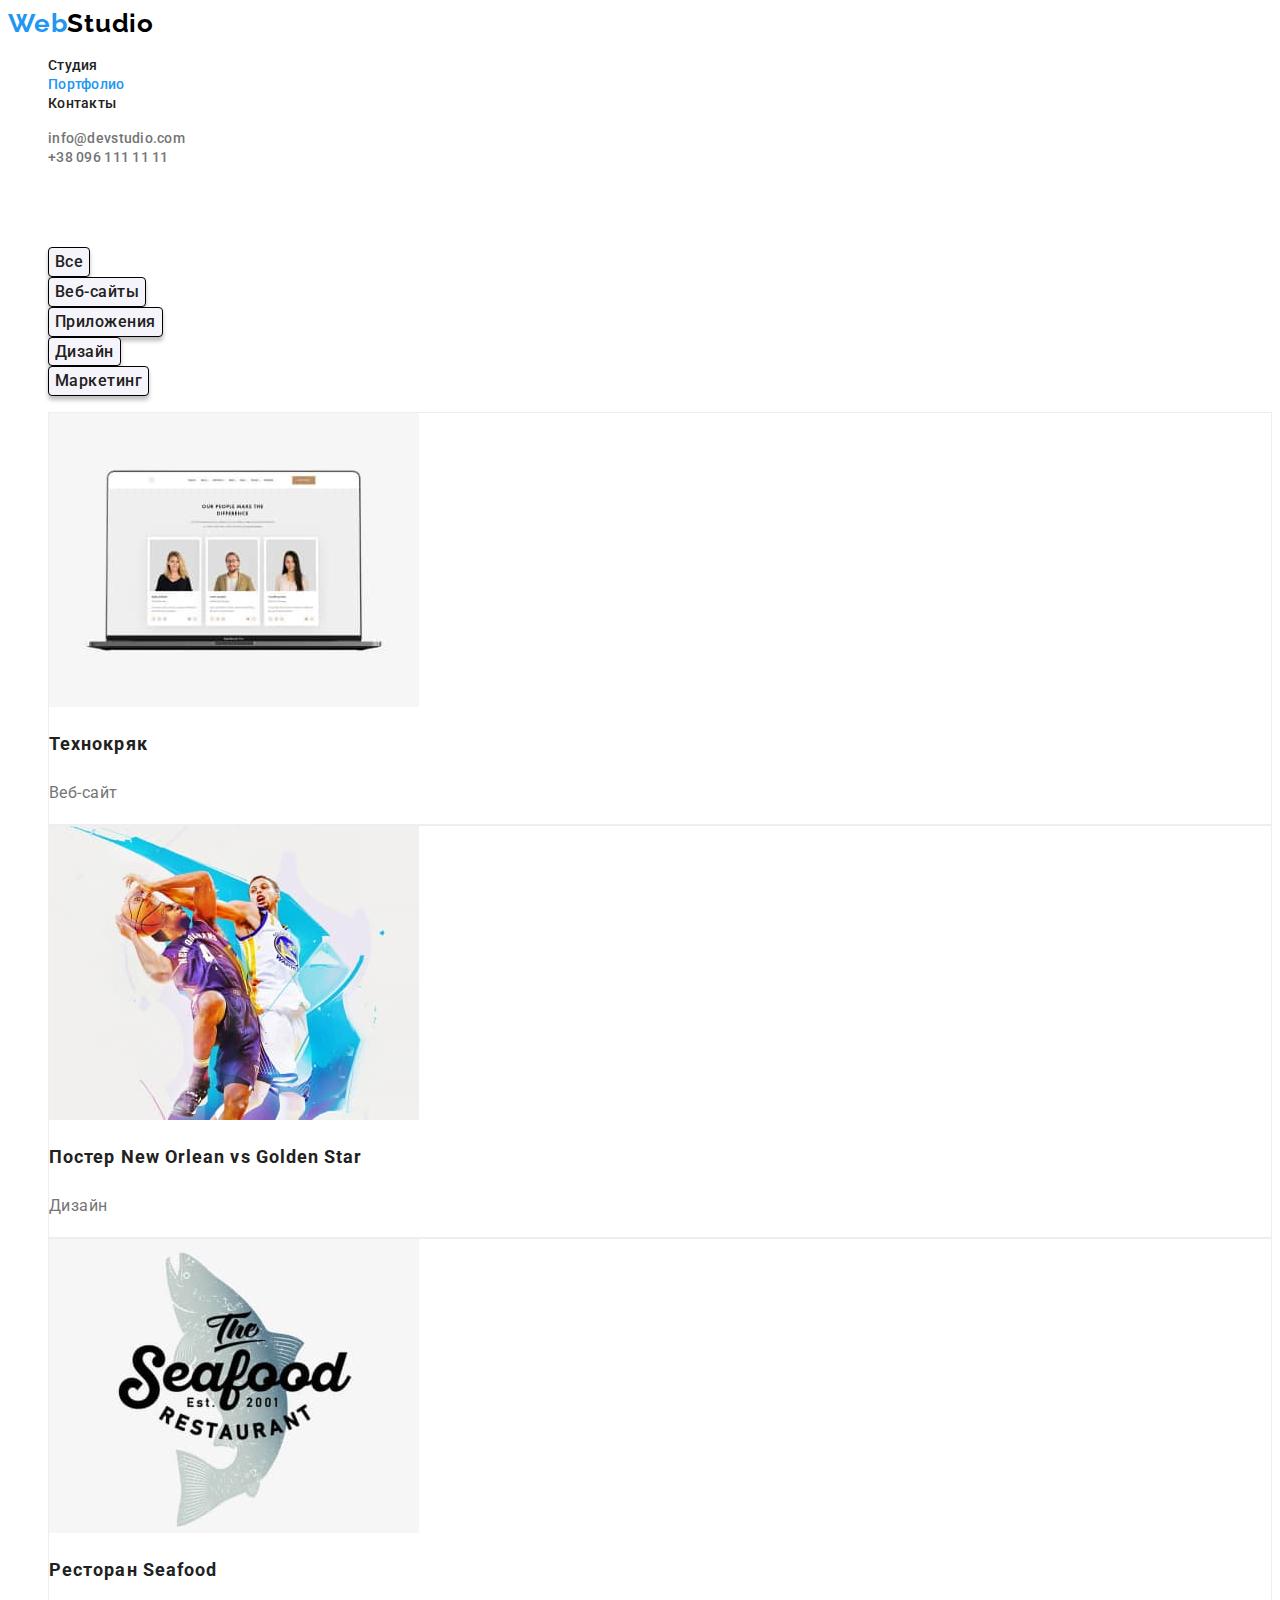
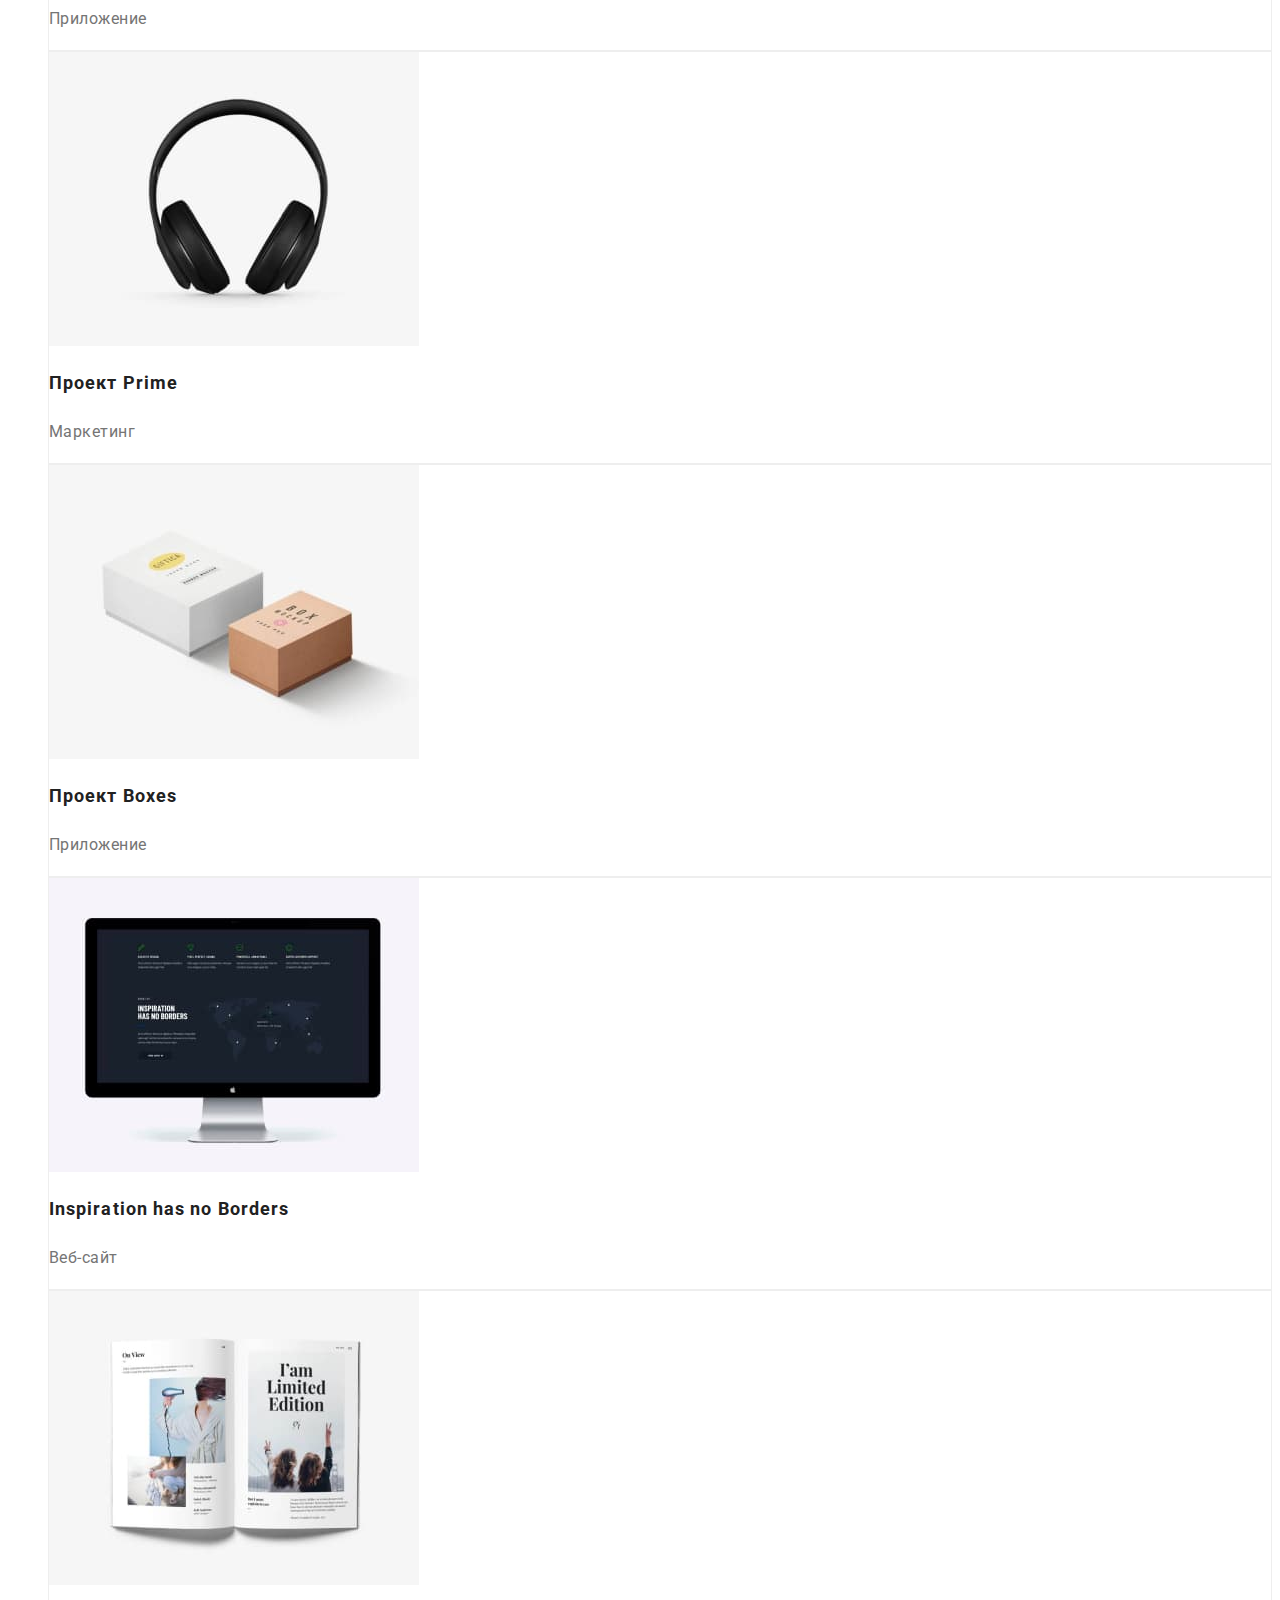
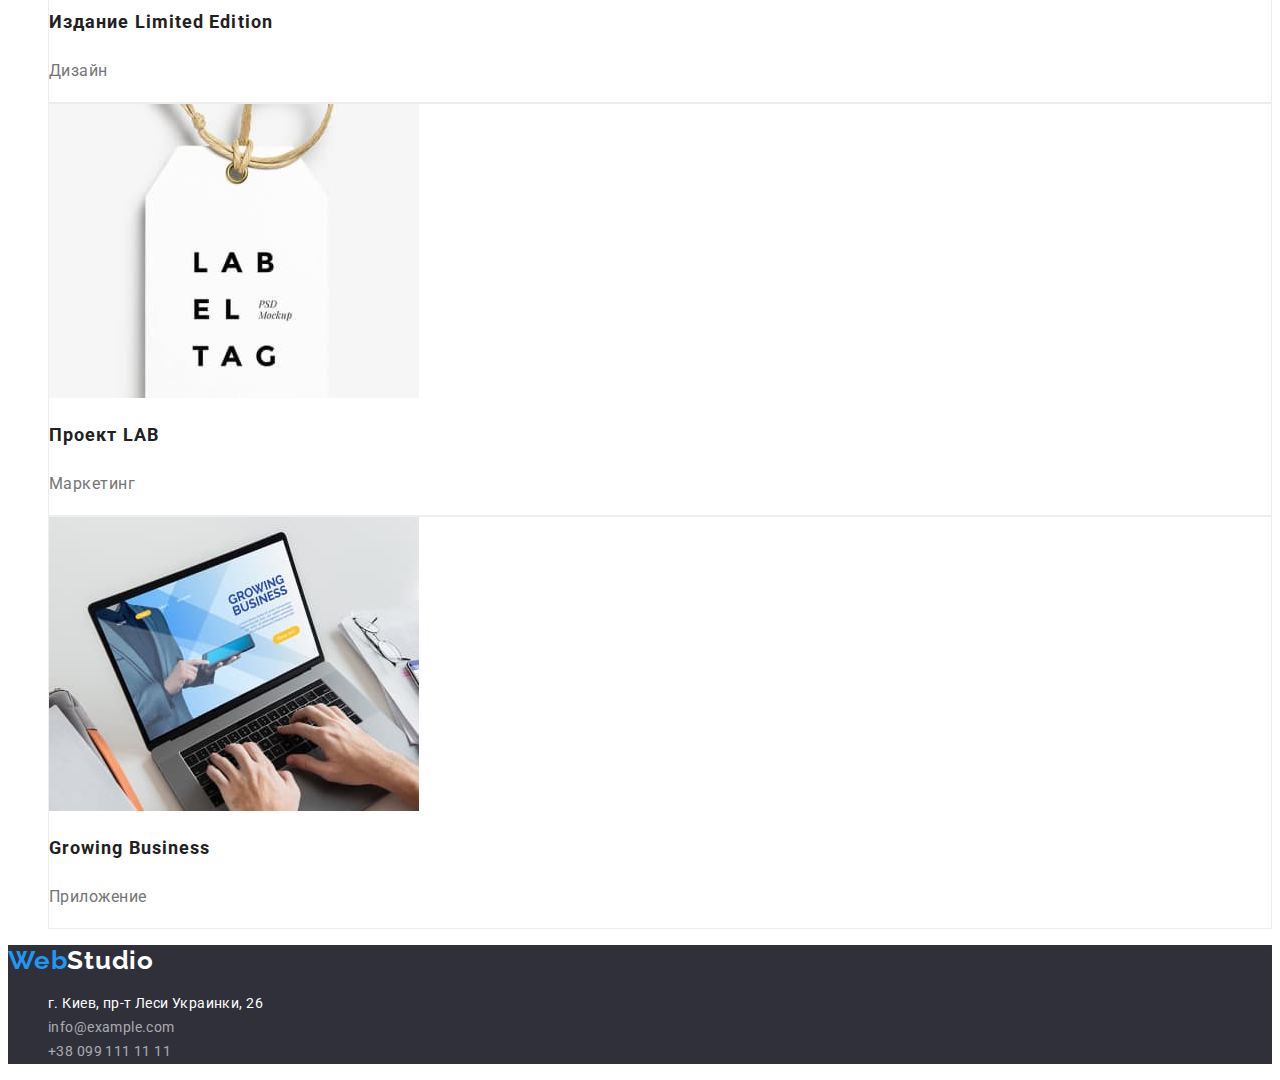
==== portfolio.html @ 83e323bb "Initial commit" ====
<!DOCTYPE html>
<html lang="ru">
<head>
    <meta charset="UTF-8">
    <meta http-equiv="X-UA-Compatible" content="IE=edge">
    <meta name="viewport" content="width=device-width, initial-scale=1.0">
    <title>Web Studio (Version 2.1)</title>
    <link rel="preconnect" href="https://fonts.googleapis.com">
    <link rel="preconnect" href="https://fonts.gstatic.com" crossorigin>
    <link href="https://fonts.googleapis.com/css2?family=Raleway:wght@700&family=Roboto:wght@400;500;700;900&display=swap"
    rel="stylesheet">
    <link rel="stylesheet" href="./css/styles.css">
</head>

<body>
    <!-- Header -->
    <header class="header">
        <a class="logo" href="./index.html"><span class="logo-accent">Web</span>Studio</a>
        <nav class="navigation">
            <ul class="navigation-list">
                <li class="navigation-item"><a class="navigation-link" href="./index.html ">Студия</a></li>
                <li class="navigation-item"><a class="navigation-link current" href="./portfolio.html">Портфолио</a></li>
                <li class="navigation-item"><a class="navigation-link" href="./index.html">Контакты</a></li>
            </ul>
        </nav>
        <ul class="contact">
            <li class="contact-item"><a class="contact-link" href="mailto:info@devstudio.com">info@devstudio.com</a></li>
            <li class="contact-item"><a class="contact-link" href="tel:+380961111111">+38 096 111 11 11</a></li>
        </ul>
    </header>
    <main>
        <!-- Portfolio -->
        <section class="portfolio">
            <h1 class="portfolio-title">Портфолио</h1>
            <!-- Filter -->
            <ul class="portfolio-list">
                <li><button class="portfolio-btn" type="button">Все</button></li>
                <li><button class="portfolio-btn" type="button">Веб-сайты</button></li>
                <li><button class="portfolio-btn" type="button">Приложения</button></li>
                <li><button class="portfolio-btn" type="button">Дизайн</button></li>
                <li><button class="portfolio-btn" type="button">Маркетинг</button></li>
            </ul>
            <!-- Examples -->
            <ul class="examples-list">
                <li class="examples-item">
                    <a class="examples-link" href="">
                        <img src="./images/portfolio-img-1.jpg" alt="Веб-сайт Технокряк" width="370" height="294">
                        <h2 class="examples-title">Технокряк</h2>
                        <p class="examples-text">Веб-сайт</p>
                    </a>
                </li>
                <li class="examples-item">
                    <a class="examples-link" href="">
                        <img src="./images/portfolio-img-2.jpg" alt="Постер Нью Орлеан и Голден Стар" width="370" height="294">
                        <h2 class="examples-title">Постер New Orlean vs Golden Star</h2>
                        <p class="examples-text">Дизайн</p>
                    </a>
                </li>
                <li class="examples-item">
                    <a class="examples-link" href="">
                        <img src="./images/portfolio-img-3.jpg" alt="Ресторан Сифуд" width="370" height="294">
                        <h2 class="examples-title">Ресторан Seafood</h2>
                        <p class="examples-text">Приложение</p>
                    </a>
                </li>
                <li class="examples-item">
                    <a class="examples-link" href="">
                        <img src="./images/portfolio-img-4.jpg" alt="Проект Прайм"  width="370" height="294">
                        <h2 class="examples-title">Проект Prime</h2>
                        <p class="examples-text">Маркетинг</p>
                    </a>
                </li>
                <li class="examples-item">
                    <a class="examples-link" href="">
                        <img src="./images/portfolio-img-5.jpg" alt="Проект Боксис" width="370" height="294">
                        <h2 class="examples-title">Проект Boxes</h2>
                        <p class="examples-text">Приложение</p>
                    </a>
                </li>
                <li class="examples-item">
                    <a class="examples-link" href="">
                        <img src="./images/portfolio-img-6.jpg" alt="Инспирейшен хэз но бордерс" width="370" height="294">
                        <h2 class="examples-title">Inspiration has no Borders</h2>
                        <p class="examples-text">Веб-сайт</p>
                    </a>
                </li>
                <li class="examples-item">
                    <a class="examples-link" href="">
                        <img src="./images/portfolio-img-7.jpg" alt="Издание Лимитед Идишн" width="370" height="294">
                        <h2 class="examples-title">Издание Limited Edition</h2>
                        <p class="examples-text">Дизайн</p>
                    </a>
                </li>
                <li class="examples-item">
                    <a class="examples-link" href="">
                        <img src="./images/portfolio-img-8.jpg" alt="Проект ЛАБ" width="370" height="294">
                        <h2 class="examples-title">Проект LAB</h2>
                        <p class="examples-text">Маркетинг</p>
                    </a>
                </li>
                <li class="examples-item">
                    <a class="examples-link" href="">
                        <img src="./images/portfolio-img-9.jpg" alt="Гроувинг Бизнес" width="370" height="294">
                        <h2 class="examples-title">Growing Business</h2>
                        <p class="examples-text">Приложение</p>
                    </a>
                </li>    
            </ul>         
        </section>
    </main>
    <!-- Footer -->
    <footer class="footer">
        <a class="logo" href="./index.html"><span class="logo-accent">Web</span>Studio</a>
        <address class="address">
            <ul class="address-list">
                <li class="address-item"><a class="address-link map" href="https://goo.gl/maps/YhkQZhRq1PfooUT18">г. Киев,
                        пр-т Леси Украинки, 26</a> </li>
                <li class="address-item"><a class="address-link" href="mailto:info@example.com">info@example.com</a></li>
                <li class="address-item"><a class="address-link" href="tel:+380991111111">+38 099 111 11 11</a></li>
            </ul>
        </address>
    </footer>
</body>
</html>
---- css/styles.css ----
/* General styles */
:root {
    --main-text-color: #757575;
    --title-text-color: #212121;
    --white-text-color: #FFFFFF;
    --accent-color: #2196F3;
    --background-gray: #F5F4FA;
    --backgroun-white: #FFFFFF;
    --background-accent: #2F303A;
}

body {
    font-family: 'Roboto', sans-serif;
    color: var(--main-text-color);
    background-color: var(--background-white);
}

/* Header */
.logo{
    font-family: 'Raleway';
    font-weight: 700;
    font-size: 26px;
    line-height: 1.19;
    letter-spacing: 0.03em;
    color: #000000;
    text-decoration: none;
}

.logo-accent {
    color: var(--accent-color);
}
.navigation-list {
    list-style: none;
}   
.navigation-link {
    text-decoration: none;
    font-weight: 500;
    font-size: 14px;
    line-height: 1.14; 
    letter-spacing: 0.02em;
    color: var(--title-text-color);
}
.navigation-link:hover,
.navigation-link:focus
.navigation-link:active{
    color: var(--accent-color);
}
.navigation-link.current{
    color: var(--accent-color);
}
.contact{
    list-style: none;
}
.contact-link{
    text-decoration: none;
    font-weight: 500;
    font-size: 14px;
    line-height: 1.14;
    letter-spacing: 0.02em;
    color: var(--main-text-color);
}

.contact-link:hover,
.contact-link:focus,
.contact-link:active{
    color: var(--accent-color);
}
/* Hero */
.hero{
    background-color:var(--background-accent);
}
.hero-title{
    font-weight: 900;
    font-size: 44px;
    line-height: 1.36;
    text-align: center;
    letter-spacing: 0.06em;
    text-transform: uppercase;
    color: var(--white-text-color)
}
.hero-btn{
    font-family: 'Roboto';
    font-weight: 700;
    font-size: 16px;
    line-height: 1.88;
    display: flex;
    align-items: center;
    text-align: center;
    corner radius: 4px;
    letter-spacing: 0.06em;
    border: 1px solid #000000;
    box-sizing: border-box;
    box-shadow: 0px 4px 4px rgba(0, 0, 0, 0.15);
    border-radius: 4px;
    color: var(--white-text-color);
    background-color:var(--accent-color);
    cursor: pointer;
    }
.hero-btn:hover,
.hero-btn:focus{
    background-color: #188CE8;
    border: 1px solid #000000;
    box-sizing: border-box;
    box-shadow: 0px 4px 4px rgba(0, 0, 0, 0.15);
    border-radius: 4px;
}
/* Benefits */

.benefits-title{
    visibility: hidden;
}
.benefits-list{
    list-style: none;
}
.benefits-subtitle{
    font-family: 'Roboto';
    font-weight: 700;
    font-size: 14px;
    line-height: 1.14;
    letter-spacing: 0.03em;
    text-transform: uppercase;
    color: var(--title-text-color);
}
.benefits-text{
    font-weight: 400;
    font-size: 14px;
    line-height: 1.71;    
    letter-spacing: 0.03em;
}
/* What we do */
.works-title{
    font-weight: 700;
    font-size: 36px;
    line-height: 1.16;
    text-align: center;
    letter-spacing: 0.03em;
    color: var(--title-text-color);
}
.works-list{
    list-style: none;
}

/* Our team */
.team {
    background-color: var(--background-gray);
}
.team-list{
    list-style: none;
}
.team-title {
    font-weight: 700;
    font-size: 36px;
    line-height: 1.16;
    text-align: center;
    letter-spacing: 0.03em;
    color: var(--title-text-color);
}
.team-item{
    background: var(--backgroun-white);
    box-shadow: 0px 1px 3px rgba(0, 0, 0, 0.12),
    0px 1px 1px rgba(0, 0, 0, 0.14),
    0px 2px 1px rgba(0, 0, 0, 0.2);
    border-radius: 0px 0px 4px 4px;
}
.team-subtitle{
    font-weight: 500;
    font-size: 16px;
    line-height: 1.18;
    letter-spacing: 0.03em;
    color: var(--title-text-color);
}
.team-text{
    font-weight: 400;
    font-size: 16px;
    line-height: 1.19;
    letter-spacing: 0.03em;
}

/* Footer */
.footer{
    background-color: var(--background-accent);
}
.footer .logo{
    color: var(--white-text-color);
}
.address-list{
    list-style: none;

}
.address-link.map{
    color: var(--white-text-color);
}
.address-link{
    font-style: normal;
    text-decoration: none;
    font-weight: 400;
    font-size: 14px;
    line-height: 1.71;
    letter-spacing: 0.03em;
    color: rgba(255, 255, 255, 0.6);
}
.address-link:hover,
.address-link:focus{
    color: var(--accent-color);
}
/* Portfolio */
.portfolio-title{
    visibility: hidden;
}
.portfolio-list{
    list-style: none;
}
.portfolio-btn{
    background: var(--background-gray);
    border: 1px solid #000000;
    box-sizing: border-box;
    box-shadow: 0px 4px 4px rgba(0, 0, 0, 0.25);
    border-radius: 4px;
    font-family: 'Roboto';
    font-style: normal;
    font-weight: 500;
    font-size: 16px;
    line-height: 1.62;
    letter-spacing: 0.03em;
    color: var(--title-text-color);
    cursor: pointer;
}
.portfolio-btn:hover,
.portfolio-btn:focus,
.portfolio-btn:active{
    background-color: var(--accent-color);
    color: var(--white-text-color);
}
/* Examples */
.examples-list{
    list-style: none;
}
.examples-item{
    background: var(--backgroun-white);
    border: 1px solid #EEEEEE;
    box-sizing: border-box;
}
.examples-link{
    text-decoration: none;
}
.examples-title{
    font-family: 'Roboto';
    font-weight: 700;
    font-size: 18px;
    line-height: 2;
     letter-spacing: 0.06em;
    color: var(--title-text-color);
}
.examples-text{
    font-family: 'Roboto';
    font-style: normal;
    font-weight: 400;
    font-size: 16px;
    line-height: 1.88;
    letter-spacing: 0.03em;
    color: var(--main-text-color);
}
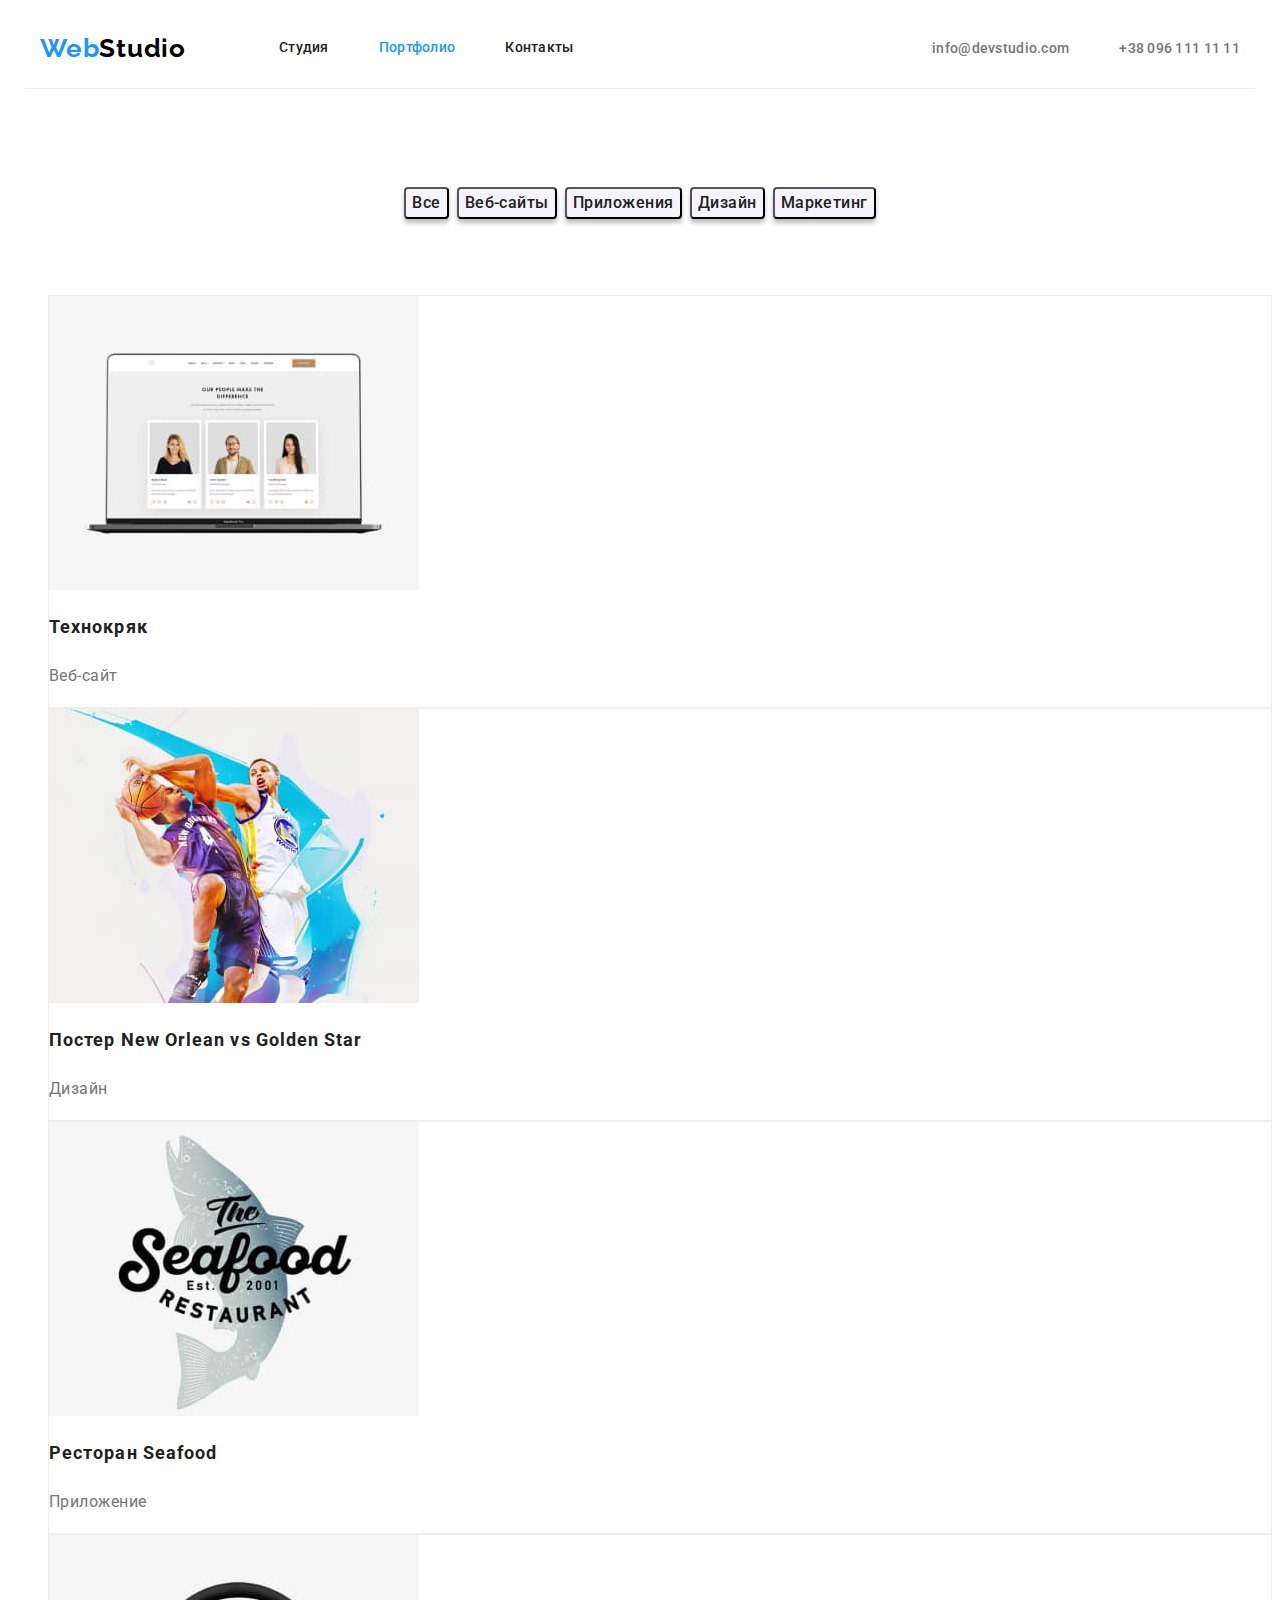
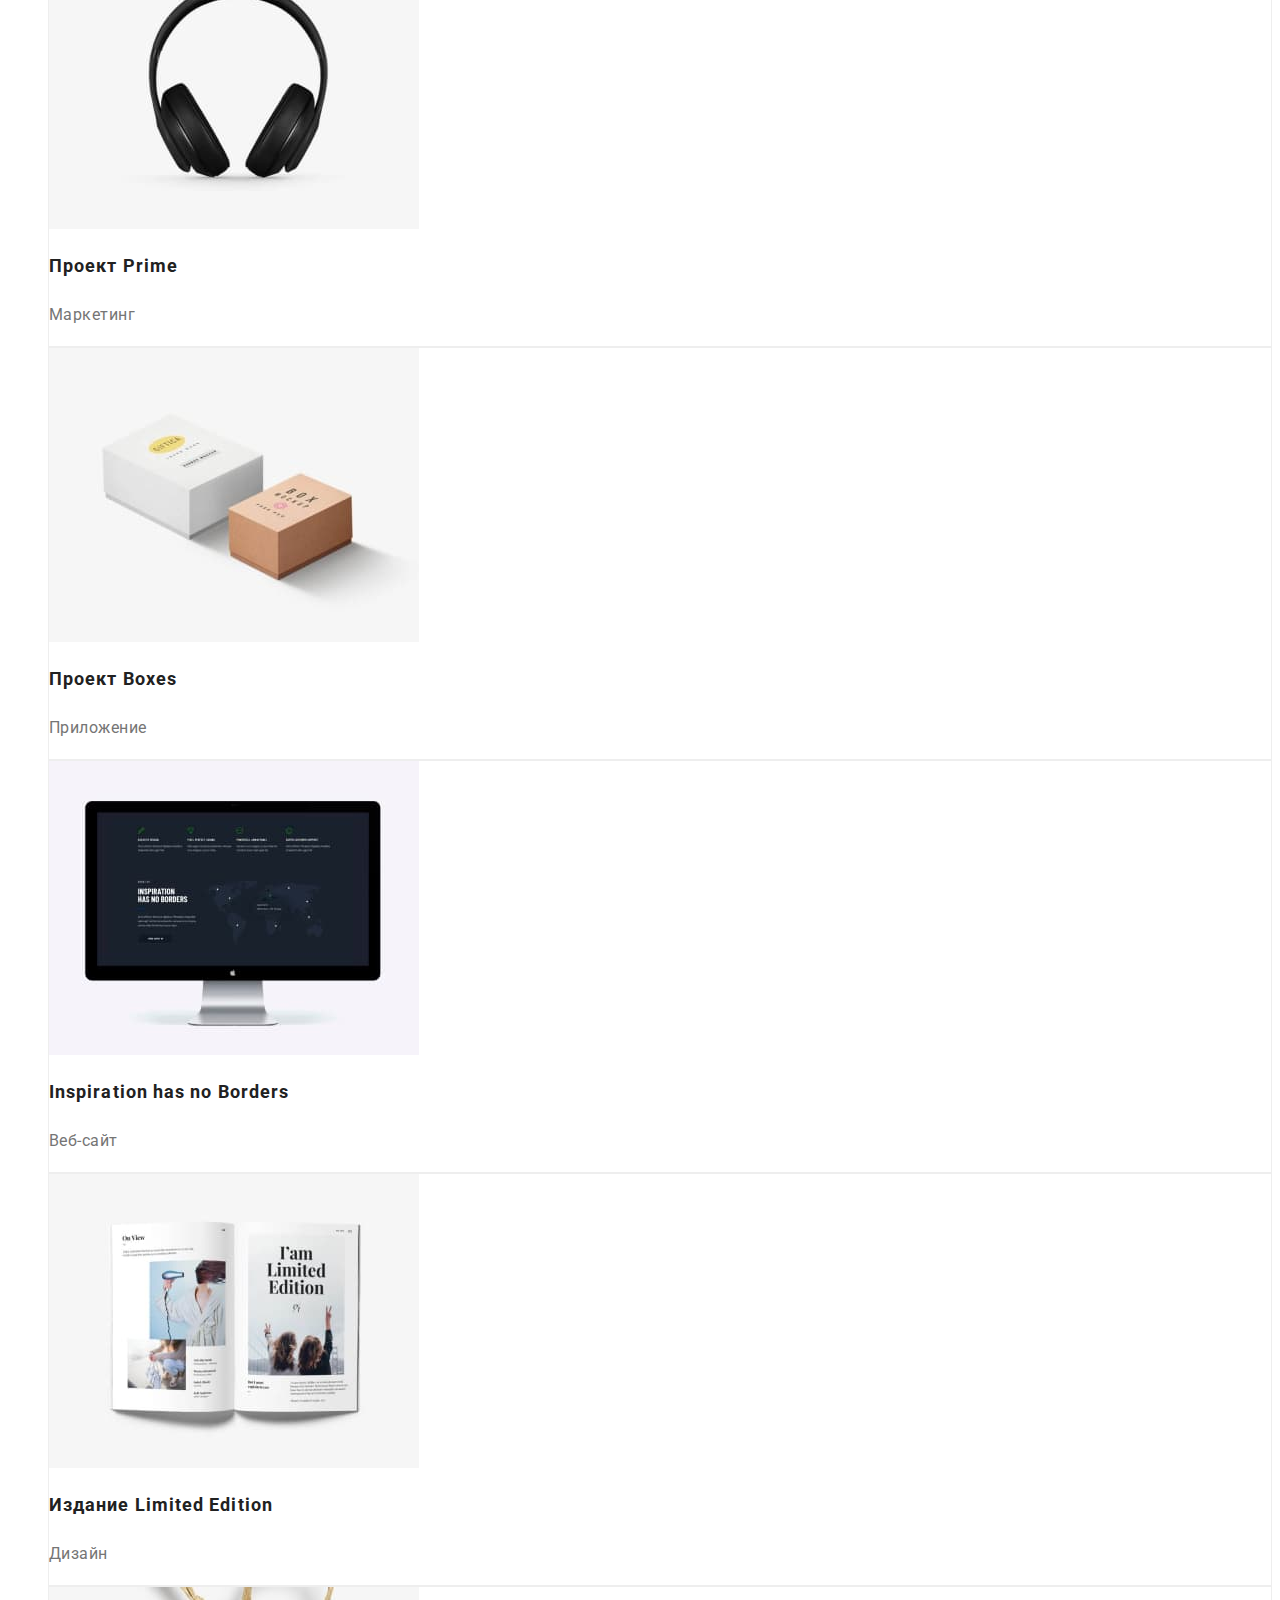
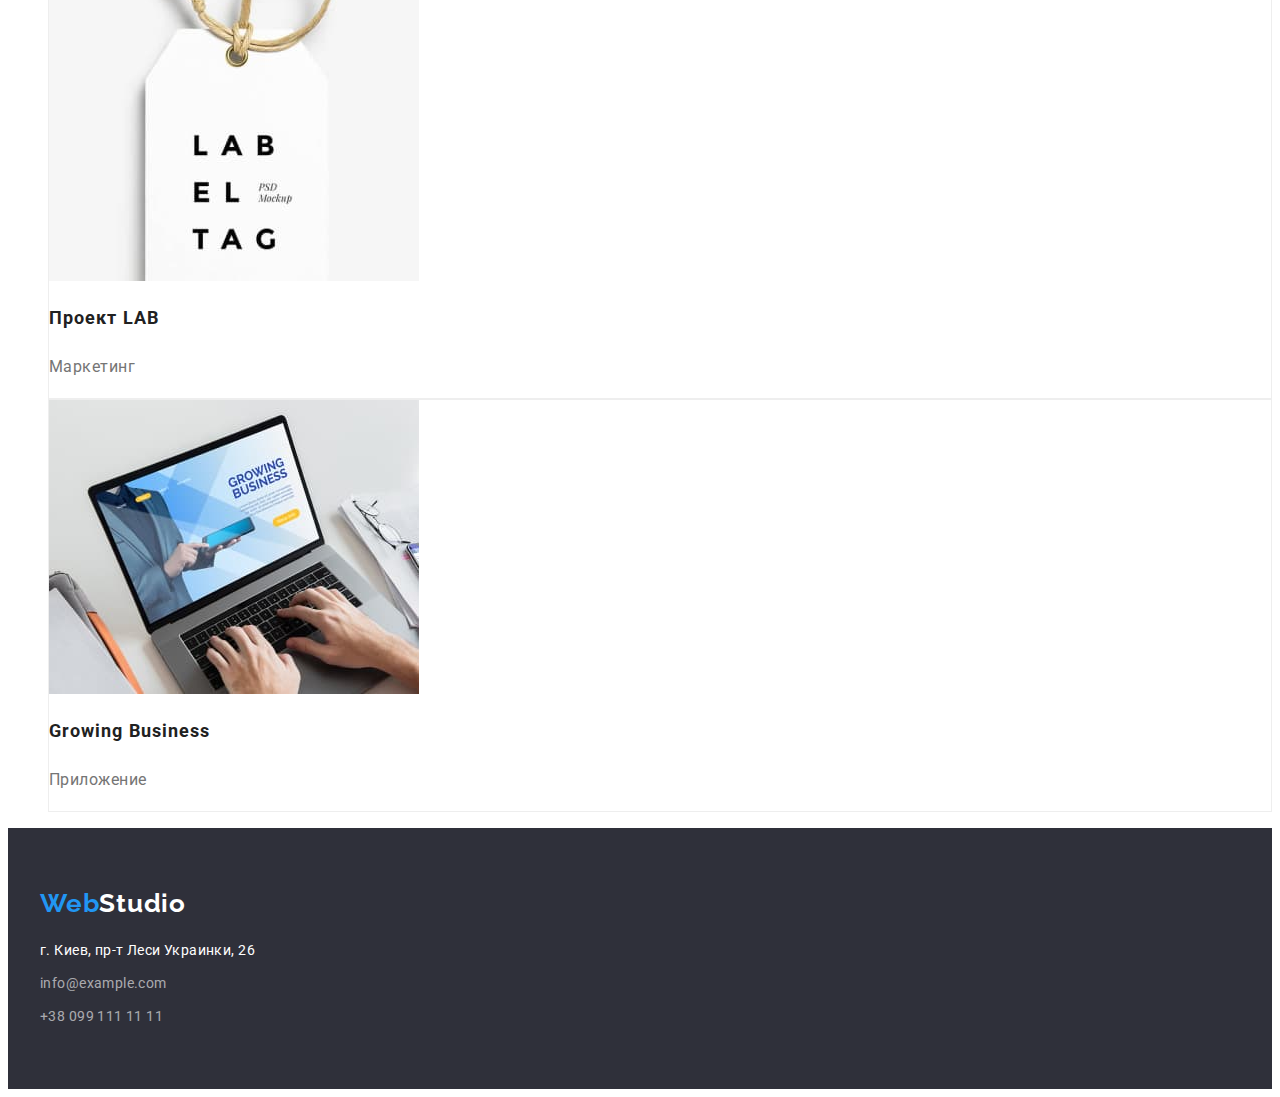
==== commit 919a8b71: "Створює домашню роботу 3. Надає геометрію всім об'єктам на сторінці" ====
--- a/portfolio.html
+++ b/portfolio.html
@@ -9,12 +9,16 @@
     <link rel="preconnect" href="https://fonts.gstatic.com" crossorigin>
     <link href="https://fonts.googleapis.com/css2?family=Raleway:wght@700&family=Roboto:wght@400;500;700;900&display=swap"
     rel="stylesheet">
+    <link rel="stylesheet" href="https://cdnjs.cloudflare.com/ajax/libs/modern-normalize/1.1.0/modern-normalize.min.css"
+        integrity="sha512-wpPYUAdjBVSE4KJnH1VR1HeZfpl1ub8YT/NKx4PuQ5NmX2tKuGu6U/JRp5y+Y8XG2tV+wKQpNHVUX03MfMFn9Q=="
+        crossorigin="anonymous" referrerpolicy="no-referrer" />
     <link rel="stylesheet" href="./css/styles.css">
 </head>
 
 <body>
     <!-- Header -->
-    <header class="header">
+<header class="header">
+    <div class="header-container">
         <a class="logo" href="./index.html"><span class="logo-accent">Web</span>Studio</a>
         <nav class="navigation">
             <ul class="navigation-list">
@@ -24,22 +28,26 @@
             </ul>
         </nav>
         <ul class="contact">
-            <li class="contact-item"><a class="contact-link" href="mailto:info@devstudio.com">info@devstudio.com</a></li>
+            <li class="contact-item"><a class="contact-link" href="mailto:info@devstudio.com">info@devstudio.com</a>
+            </li>
             <li class="contact-item"><a class="contact-link" href="tel:+380961111111">+38 096 111 11 11</a></li>
         </ul>
-    </header>
+    </div>
+</header>
     <main>
         <!-- Portfolio -->
         <section class="portfolio">
-            <h1 class="portfolio-title">Портфолио</h1>
-            <!-- Filter -->
-            <ul class="portfolio-list">
-                <li><button class="portfolio-btn" type="button">Все</button></li>
-                <li><button class="portfolio-btn" type="button">Веб-сайты</button></li>
-                <li><button class="portfolio-btn" type="button">Приложения</button></li>
-                <li><button class="portfolio-btn" type="button">Дизайн</button></li>
-                <li><button class="portfolio-btn" type="button">Маркетинг</button></li>
-            </ul>
+            <div class="portfolio-container">
+                <h1 class="portfolio-title">Портфолио</h1>
+                <!-- Filter -->
+                <ul class="portfolio-list">
+                    <li class="portfolio-item"><button class="portfolio-btn" type="button">Все</button></li>
+                    <li class="portfolio-item"><button class="portfolio-btn" type="button">Веб-сайты</button></li>
+                    <li class="portfolio-item"><button class="portfolio-btn" type="button">Приложения</button></li>
+                    <li class="portfolio-item"><button class="portfolio-btn" type="button">Дизайн</button></li>
+                    <li class="portfolio-item"><button class="portfolio-btn" type="button">Маркетинг</button></li>
+                </ul>
+            </div>
             <!-- Examples -->
             <ul class="examples-list">
                 <li class="examples-item">
@@ -109,16 +117,20 @@
         </section>
     </main>
     <!-- Footer -->
-    <footer class="footer">
+<footer class="footer">
+    <div class="footer-container">
         <a class="logo" href="./index.html"><span class="logo-accent">Web</span>Studio</a>
         <address class="address">
             <ul class="address-list">
-                <li class="address-item"><a class="address-link map" href="https://goo.gl/maps/YhkQZhRq1PfooUT18">г. Киев,
-                        пр-т Леси Украинки, 26</a> </li>
-                <li class="address-item"><a class="address-link" href="mailto:info@example.com">info@example.com</a></li>
+                <li class="address-item"><a class="address-link map" href="https://goo.gl/maps/YhkQZhRq1PfooUT18">г.
+                        Киев, пр-т
+                        Леси Украинки, 26</a> </li>
+                <li class="address-item"><a class="address-link" href="mailto:info@example.com">info@example.com</a>
+                </li>
                 <li class="address-item"><a class="address-link" href="tel:+380991111111">+38 099 111 11 11</a></li>
             </ul>
         </address>
-    </footer>
+    </div>
+</footer>
 </body>
 </html>--- a/css/styles.css
+++ b/css/styles.css
@@ -15,8 +15,21 @@
     background-color: var(--background-white);
 }
 
+.header-container {
+    display: flex;
+    align-items: center;
+    width: 1200px;
+    padding-left: 15px;
+    padding-right: 15px;
+    margin-left: auto;
+    margin-right: auto;
+    border-bottom: 1px solid #ECECEC;
+    }
+
 /* Header */
 .logo{
+    margin-right: 93px;
+
     font-family: 'Raleway';
     font-weight: 700;
     font-size: 26px;
@@ -28,17 +41,33 @@
 
 .logo-accent {
     color: var(--accent-color);
+    }
+.navigation {
+    display: flex;
 }
 .navigation-list {
-    list-style: none;
-}   
+    display: flex;
+    list-style: none;
+    margin-top: 0;
+    margin-bottom: 0;
+    padding-left: 0;
+}
+.navigation-item {
+    margin-right: 50px;
+    }   
+.navigation-item:last-child {
+    margin-right: 0;
+}
 .navigation-link {
+    display: block;
     text-decoration: none;
     font-weight: 500;
     font-size: 14px;
     line-height: 1.14; 
     letter-spacing: 0.02em;
     color: var(--title-text-color);
+    padding-top: 32px;
+    padding-bottom: 32px;
 }
 .navigation-link:hover,
 .navigation-link:focus
@@ -48,10 +77,23 @@
 .navigation-link.current{
     color: var(--accent-color);
 }
+.navigation-container{
+    display: flex;
+}
 .contact{
     list-style: none;
+    display: flex;
+    margin-top: 0;
+    margin-bottom: 0;
+    margin-left: auto;
+    padding-left: 0;
+}
+.contact-item + .contact-item {
+    margin-left: 50px;
 }
 .contact-link{
+    padding-top: 32px;
+    padding-bottom: 32px;
     text-decoration: none;
     font-weight: 500;
     font-size: 14px;
@@ -68,9 +110,24 @@
 /* Hero */
 .hero{
     background-color:var(--background-accent);
+    text-align: center;
+}
+.hero-container {
+    width: 1200px;
+    padding-top: 200px;
+    padding-left: 15px;
+    padding-right: 15px;
+    padding-bottom: 200px;
+    margin-left: auto;
+    margin-right: auto;
 }
 .hero-title{
+    margin-top: 0;
+    margin-bottom: 30px;
+    margin-left: auto;
+    margin-right: auto;
     font-weight: 900;
+    width: 696px;
     font-size: 44px;
     line-height: 1.36;
     text-align: center;
@@ -79,11 +136,12 @@
     color: var(--white-text-color)
 }
 .hero-btn{
+    width: 200px;
+    height: 50px;
     font-family: 'Roboto';
     font-weight: 700;
     font-size: 16px;
     line-height: 1.88;
-    display: flex;
     align-items: center;
     text-align: center;
     corner radius: 4px;
@@ -105,14 +163,40 @@
     border-radius: 4px;
 }
 /* Benefits */
+.benefits-conteiner{
+    width: 1200px;
+    padding-left: 15px;
+    padding-right: 15px;
+    padding-bottom: 94px;
+    padding-top: 94px;
+    margin-left: auto;
+    margin-right: auto;
+}
 
 .benefits-title{
+    margin-top: 0;
+    margin-bottom: 0;
     visibility: hidden;
 }
 .benefits-list{
-    list-style: none;
+    margin-top: 0;
+    margin-bottom: 0;
+    padding-left: 0;
+    display: flex;
+    list-style: none;
+}
+.benefits-item {
+    display: block;
+    margin-right: 30px;
+    }
+.benefits-item:last-child{
+    margin-right: 0;
 }
 .benefits-subtitle{
+    margin-bottom: 10px;
+    margin-top: 0;
+    margin-left: 0;
+    margin-right: 0;
     font-family: 'Roboto';
     font-weight: 700;
     font-size: 14px;
@@ -122,13 +206,27 @@
     color: var(--title-text-color);
 }
 .benefits-text{
+    margin-top: 0;
+    margin-bottom: 0;
+    /* margin-right: 30px; */
+    margin-left: 0;
     font-weight: 400;
     font-size: 14px;
     line-height: 1.71;    
     letter-spacing: 0.03em;
 }
 /* What we do */
+.work-contanier{
+    width: 1200px;
+    padding-left: 15px;
+    padding-right: 15px;
+    padding-bottom: 94px;
+    margin-left: auto;
+    margin-right: auto;
+}
 .works-title{
+    margin-top: 0;
+    margin-bottom: 50px;
     font-weight: 700;
     font-size: 36px;
     line-height: 1.16;
@@ -137,17 +235,41 @@
     color: var(--title-text-color);
 }
 .works-list{
-    list-style: none;
-}
-
+    display: flex;
+    margin-top: 0;
+    margin-bottom: 0;
+    padding-left: 0;
+    list-style: none;
+}
+.works-item{
+    margin-right: 30px;
+}
+.works-item:last-child{
+    margin-right: 0;
+}
 /* Our team */
 .team {
     background-color: var(--background-gray);
 }
+.team-container{
+    width: 1200px;
+    padding-left: 15px;
+    padding-right: 15px;
+    padding-top: 94px;
+    padding-bottom: 94px;
+    margin-left: auto;
+    margin-right: auto;
+}
 .team-list{
     list-style: none;
+    display: flex;
+    margin-top: 0;
+    margin-bottom: 0;
+    padding-left: 0;
 }
 .team-title {
+    margin-top: 0;
+    margin-bottom: 50px;
     font-weight: 700;
     font-size: 36px;
     line-height: 1.16;
@@ -156,20 +278,32 @@
     color: var(--title-text-color);
 }
 .team-item{
+    margin-right: 30px;
     background: var(--backgroun-white);
     box-shadow: 0px 1px 3px rgba(0, 0, 0, 0.12),
     0px 1px 1px rgba(0, 0, 0, 0.14),
     0px 2px 1px rgba(0, 0, 0, 0.2);
     border-radius: 0px 0px 4px 4px;
 }
+.team-item:last-child{
+    margin-right: 0;
+}
 .team-subtitle{
+    margin-top: 30Px;
+    margin-bottom: 10px;
+    margin-left: auto;
+    margin-right: auto;
     font-weight: 500;
     font-size: 16px;
     line-height: 1.18;
     letter-spacing: 0.03em;
+    text-align: center;
     color: var(--title-text-color);
 }
 .team-text{
+    margin-top: 0;
+    margin-bottom: 30px;
+    text-align: center;
     font-weight: 400;
     font-size: 16px;
     line-height: 1.19;
@@ -180,10 +314,30 @@
 .footer{
     background-color: var(--background-accent);
 }
-.footer .logo{
+.footer-container {
+    width: 1200px;
+    padding-left: 15px;
+    padding-right: 15px;
+    padding-top: 60px;
+    padding-bottom: 60px;
+    margin-left: auto;
+    margin-right: auto;
+}
+.footer-container .logo{
+    margin-right: 0;
+    margin-bottom: 20px;
     color: var(--white-text-color);
 }
+.address-item{
+    margin-bottom: 9px;
+}
+.address-item:last-child{
+    margin-bottom: 0;
+}
 .address-list{
+    margin-top: 20px;
+    margin-bottom: 0;
+    padding-left: 0;
     list-style: none;
 
 }
@@ -204,15 +358,36 @@
     color: var(--accent-color);
 }
 /* Portfolio */
+.portfolio-container{
+    width: 1200px;
+    padding-left: 15px;
+    padding-right: 15px;
+    padding-top: 60px;
+    padding-bottom: 60px;
+    margin-left: auto;
+    margin-right: auto;
+}
 .portfolio-title{
     visibility: hidden;
+    margin-top: 0;
+    margin-bottom: 0;
 }
 .portfolio-list{
-    list-style: none;
+    margin-top: 0;
+    margin-bottom: 0;
+    padding-left: 0;
+    display: flex;
+    list-style: none;
+    justify-content: center;
+}
+.portfolio-item{
+    margin-right: 8px;
+}
+.portfolio-item:last-child{
+    margin-right: 0;
 }
 .portfolio-btn{
     background: var(--background-gray);
-    border: 1px solid #000000;
     box-sizing: border-box;
     box-shadow: 0px 4px 4px rgba(0, 0, 0, 0.25);
     border-radius: 4px;
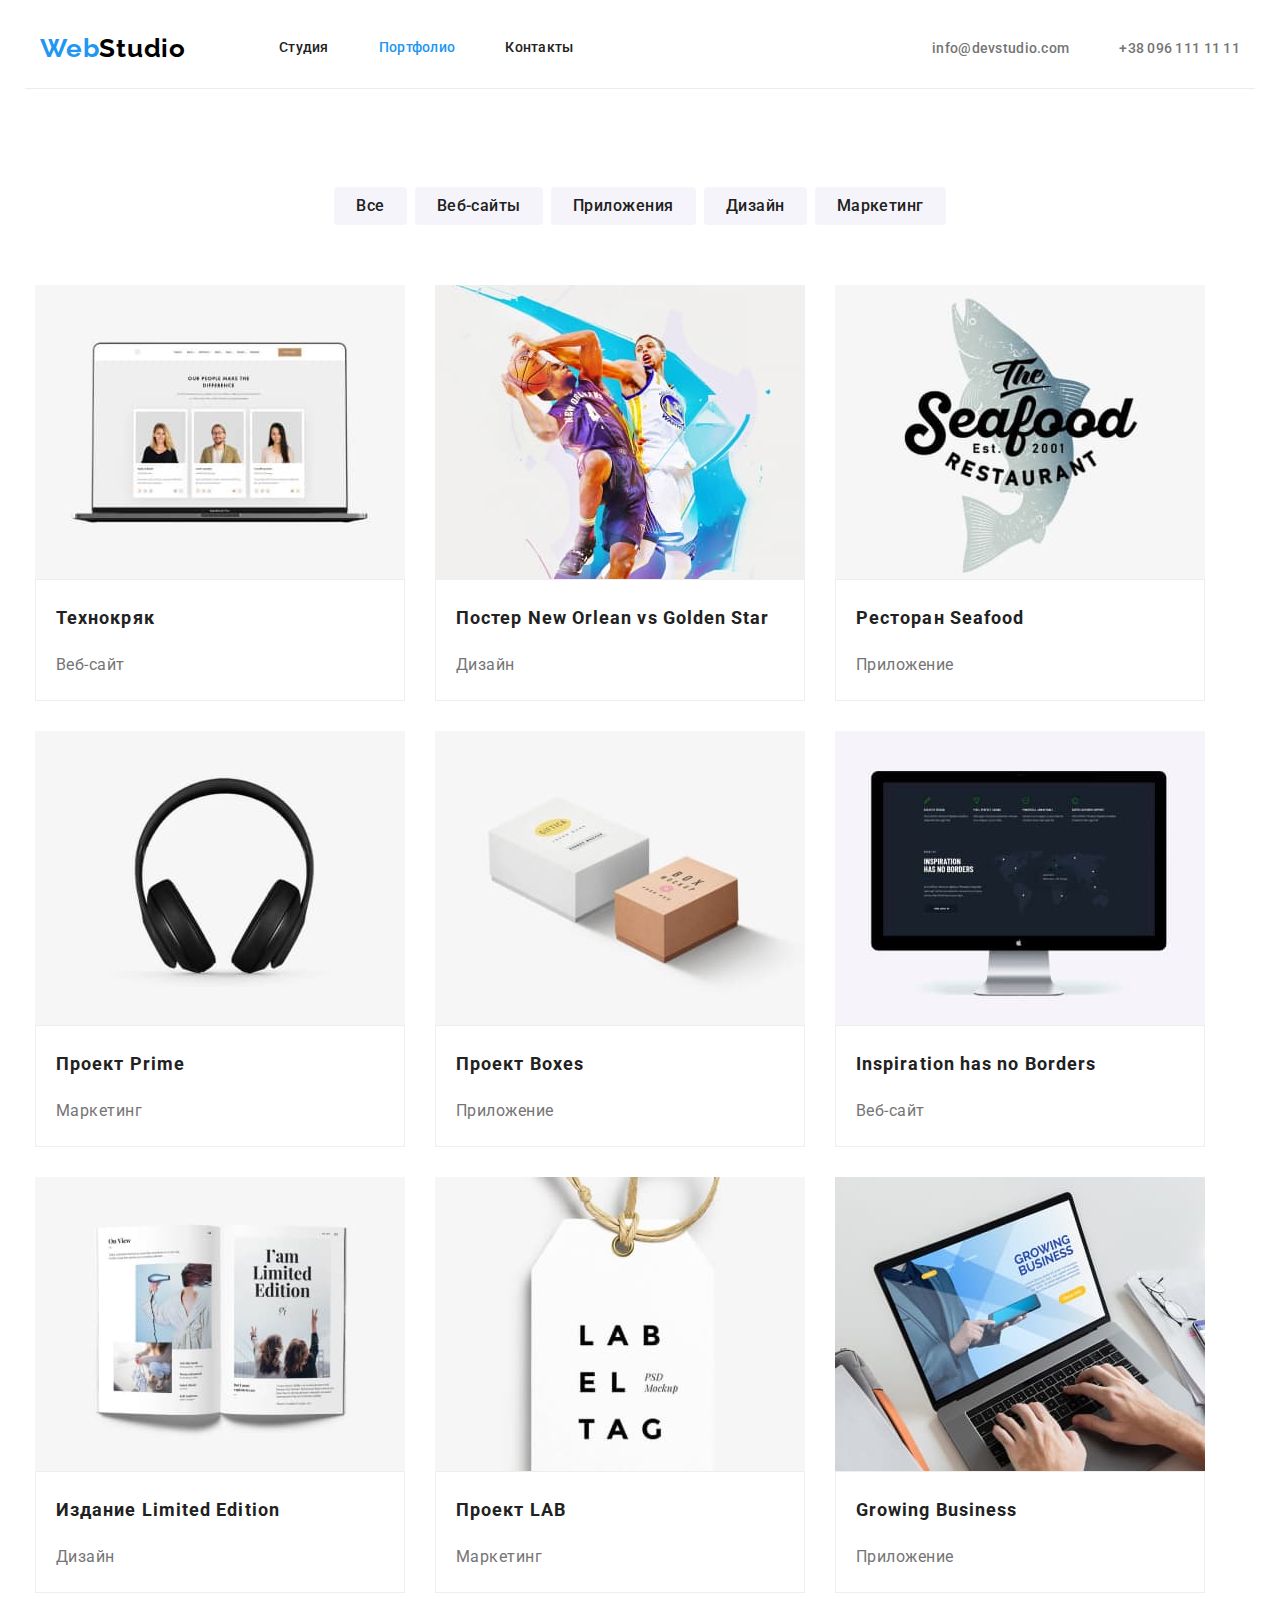
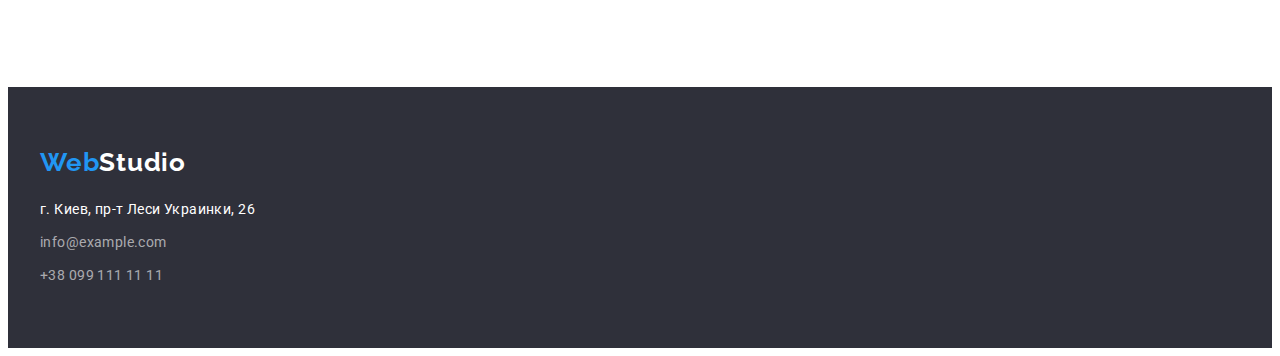
==== commit 220f0047: "Додає геометрію до сторінки Потфоліо і завершує 3 ДЗ" ====
--- a/portfolio.html
+++ b/portfolio.html
@@ -49,71 +49,91 @@
                 </ul>
             </div>
             <!-- Examples -->
-            <ul class="examples-list">
-                <li class="examples-item">
-                    <a class="examples-link" href="">
-                        <img src="./images/portfolio-img-1.jpg" alt="Веб-сайт Технокряк" width="370" height="294">
-                        <h2 class="examples-title">Технокряк</h2>
-                        <p class="examples-text">Веб-сайт</p>
-                    </a>
-                </li>
-                <li class="examples-item">
-                    <a class="examples-link" href="">
-                        <img src="./images/portfolio-img-2.jpg" alt="Постер Нью Орлеан и Голден Стар" width="370" height="294">
-                        <h2 class="examples-title">Постер New Orlean vs Golden Star</h2>
-                        <p class="examples-text">Дизайн</p>
-                    </a>
-                </li>
-                <li class="examples-item">
-                    <a class="examples-link" href="">
-                        <img src="./images/portfolio-img-3.jpg" alt="Ресторан Сифуд" width="370" height="294">
-                        <h2 class="examples-title">Ресторан Seafood</h2>
-                        <p class="examples-text">Приложение</p>
-                    </a>
-                </li>
-                <li class="examples-item">
-                    <a class="examples-link" href="">
-                        <img src="./images/portfolio-img-4.jpg" alt="Проект Прайм"  width="370" height="294">
-                        <h2 class="examples-title">Проект Prime</h2>
-                        <p class="examples-text">Маркетинг</p>
-                    </a>
-                </li>
-                <li class="examples-item">
-                    <a class="examples-link" href="">
-                        <img src="./images/portfolio-img-5.jpg" alt="Проект Боксис" width="370" height="294">
-                        <h2 class="examples-title">Проект Boxes</h2>
-                        <p class="examples-text">Приложение</p>
-                    </a>
-                </li>
-                <li class="examples-item">
-                    <a class="examples-link" href="">
-                        <img src="./images/portfolio-img-6.jpg" alt="Инспирейшен хэз но бордерс" width="370" height="294">
-                        <h2 class="examples-title">Inspiration has no Borders</h2>
-                        <p class="examples-text">Веб-сайт</p>
-                    </a>
-                </li>
-                <li class="examples-item">
-                    <a class="examples-link" href="">
-                        <img src="./images/portfolio-img-7.jpg" alt="Издание Лимитед Идишн" width="370" height="294">
-                        <h2 class="examples-title">Издание Limited Edition</h2>
-                        <p class="examples-text">Дизайн</p>
-                    </a>
-                </li>
-                <li class="examples-item">
-                    <a class="examples-link" href="">
-                        <img src="./images/portfolio-img-8.jpg" alt="Проект ЛАБ" width="370" height="294">
-                        <h2 class="examples-title">Проект LAB</h2>
-                        <p class="examples-text">Маркетинг</p>
-                    </a>
-                </li>
-                <li class="examples-item">
-                    <a class="examples-link" href="">
-                        <img src="./images/portfolio-img-9.jpg" alt="Гроувинг Бизнес" width="370" height="294">
-                        <h2 class="examples-title">Growing Business</h2>
-                        <p class="examples-text">Приложение</p>
-                    </a>
-                </li>    
-            </ul>         
+            <div class="examples-container">
+                <ul class="examples-list">
+                    <li class="examples-item">
+                        <a class="examples-link" href="">
+                            <img src="./images/portfolio-img-1.jpg" alt="Веб-сайт Технокряк" width="370" height="294">
+                            <div class="examples-text-content">
+                                <h2 class="examples-title">Технокряк</h2>
+                                <p class="examples-text">Веб-сайт</p>
+                            </div>
+                        </a>
+                    </li>
+                    <li class="examples-item">
+                        <a class="examples-link" href="">
+                            <img src="./images/portfolio-img-2.jpg" alt="Постер Нью Орлеан и Голден Стар" width="370" height="294">
+                            <div class="examples-text-content">
+                                <h2 class="examples-title">Постер New Orlean vs Golden Star</h2>
+                                <p class="examples-text">Дизайн</p>
+                            </div>
+                        </a>
+                    </li>
+                    <li class="examples-item">
+                        <a class="examples-link" href="">
+                            <img src="./images/portfolio-img-3.jpg" alt="Ресторан Сифуд" width="370" height="294">
+                            <div class="examples-text-content">
+                                <h2 class="examples-title">Ресторан Seafood</h2>
+                                <p class="examples-text">Приложение</p>
+                            </div>
+                        </a>
+                    </li>
+                    <li class="examples-item">
+                        <a class="examples-link" href="">
+                            <img src="./images/portfolio-img-4.jpg" alt="Проект Прайм" width="370" height="294">
+                            <div class="examples-text-content">
+                                <h2 class="examples-title">Проект Prime</h2>
+                                <p class="examples-text">Маркетинг</p>
+                            </div>
+                        </a>
+                    </li>
+                    <li class="examples-item">
+                        <a class="examples-link" href="">
+                            <img src="./images/portfolio-img-5.jpg" alt="Проект Боксис" width="370" height="294">
+                            <div class="examples-text-content">
+                                <h2 class="examples-title">Проект Boxes</h2>
+                                <p class="examples-text">Приложение</p>
+                            </div>
+                        </a>
+                    </li>
+                    <li class="examples-item">
+                        <a class="examples-link" href="">
+                            <img src="./images/portfolio-img-6.jpg" alt="Инспирейшен хэз но бордерс" width="370" height="294">
+                            <div class="examples-text-content">
+                                <h2 class="examples-title">Inspiration has no Borders</h2>
+                                <p class="examples-text">Веб-сайт</p>
+                            </div>
+                        </a>
+                    </li>
+                    <li class="examples-item">
+                        <a class="examples-link" href="">
+                            <img src="./images/portfolio-img-7.jpg" alt="Издание Лимитед Идишн" width="370" height="294">
+                            <div class="examples-text-content">
+                                <h2 class="examples-title">Издание Limited Edition</h2>
+                                <p class="examples-text">Дизайн</p>
+                            </div>
+                        </a>
+                    </li>
+                    <li class="examples-item">
+                        <a class="examples-link" href="">
+                            <img src="./images/portfolio-img-8.jpg" alt="Проект ЛАБ" width="370" height="294">
+                            <div class="examples-text-content">
+                                <h2 class="examples-title">Проект LAB</h2>
+                                <p class="examples-text">Маркетинг</p>
+                            </div>
+                        </a>
+                    </li>
+                    <li class="examples-item">
+                        <a class="examples-link" href="">
+                            <img src="./images/portfolio-img-9.jpg" alt="Гроувинг Бизнес" width="370" height="294">
+                            <div class="examples-text-content">
+                                <h2 class="examples-title">Growing Business</h2>
+                                <p class="examples-text">Приложение</p>
+                            </div>
+                        </a>
+                    </li>
+                </ul>
+            </div>
         </section>
     </main>
     <!-- Footer -->
--- a/css/styles.css
+++ b/css/styles.css
@@ -144,7 +144,6 @@
     line-height: 1.88;
     align-items: center;
     text-align: center;
-    corner radius: 4px;
     letter-spacing: 0.06em;
     border: 1px solid #000000;
     box-sizing: border-box;
@@ -358,6 +357,9 @@
     color: var(--accent-color);
 }
 /* Portfolio */
+.portfolio {
+    padding-bottom: 94px;
+}
 .portfolio-container{
     width: 1200px;
     padding-left: 15px;
@@ -389,7 +391,8 @@
 .portfolio-btn{
     background: var(--background-gray);
     box-sizing: border-box;
-    box-shadow: 0px 4px 4px rgba(0, 0, 0, 0.25);
+    height: 38px;
+    padding: 6px 22px;
     border-radius: 4px;
     font-family: 'Roboto';
     font-style: normal;
@@ -399,26 +402,56 @@
     letter-spacing: 0.03em;
     color: var(--title-text-color);
     cursor: pointer;
+    border: none;
 }
 .portfolio-btn:hover,
 .portfolio-btn:focus,
 .portfolio-btn:active{
     background-color: var(--accent-color);
     color: var(--white-text-color);
+    box-shadow: 0px 4px 4px rgba(0, 0, 0, 0.25);
 }
 /* Examples */
+.examples-container{
+    display: flex;
+    width: 1210px;
+    padding-left: 15px;
+    padding-right: 15px;
+    /* padding-top: 60px;
+    padding-bottom: 60px; */
+    margin-left: auto;
+    margin-right: auto;
+}
 .examples-list{
-    list-style: none;
+    display: flex;
+    flex-wrap: wrap;
+    margin: 0;
+    padding: 0;
+    list-style: none;
+    margin-top: -30px;
+    margin-left: -30px;
 }
 .examples-item{
+    flex-basis: calc(100%/4 - 30px);
     background: var(--backgroun-white);
-    border: 1px solid #EEEEEE;
-    box-sizing: border-box;
+    margin-top: 30px;
+    margin-left: 30px;
+
+
 }
 .examples-link{
     text-decoration: none;
 }
+.examples-link img{
+    display: block;
+}
+.examples-text-content {
+    padding: 20px;
+    border: 1px solid #EEEEEE;
+}
 .examples-title{
+    margin-top: 0;
+    margin-bottom: 14px;
     font-family: 'Roboto';
     font-weight: 700;
     font-size: 18px;
@@ -427,6 +460,8 @@
     color: var(--title-text-color);
 }
 .examples-text{
+    margin-top: 0;
+    margin-bottom: 0;
     font-family: 'Roboto';
     font-style: normal;
     font-weight: 400;
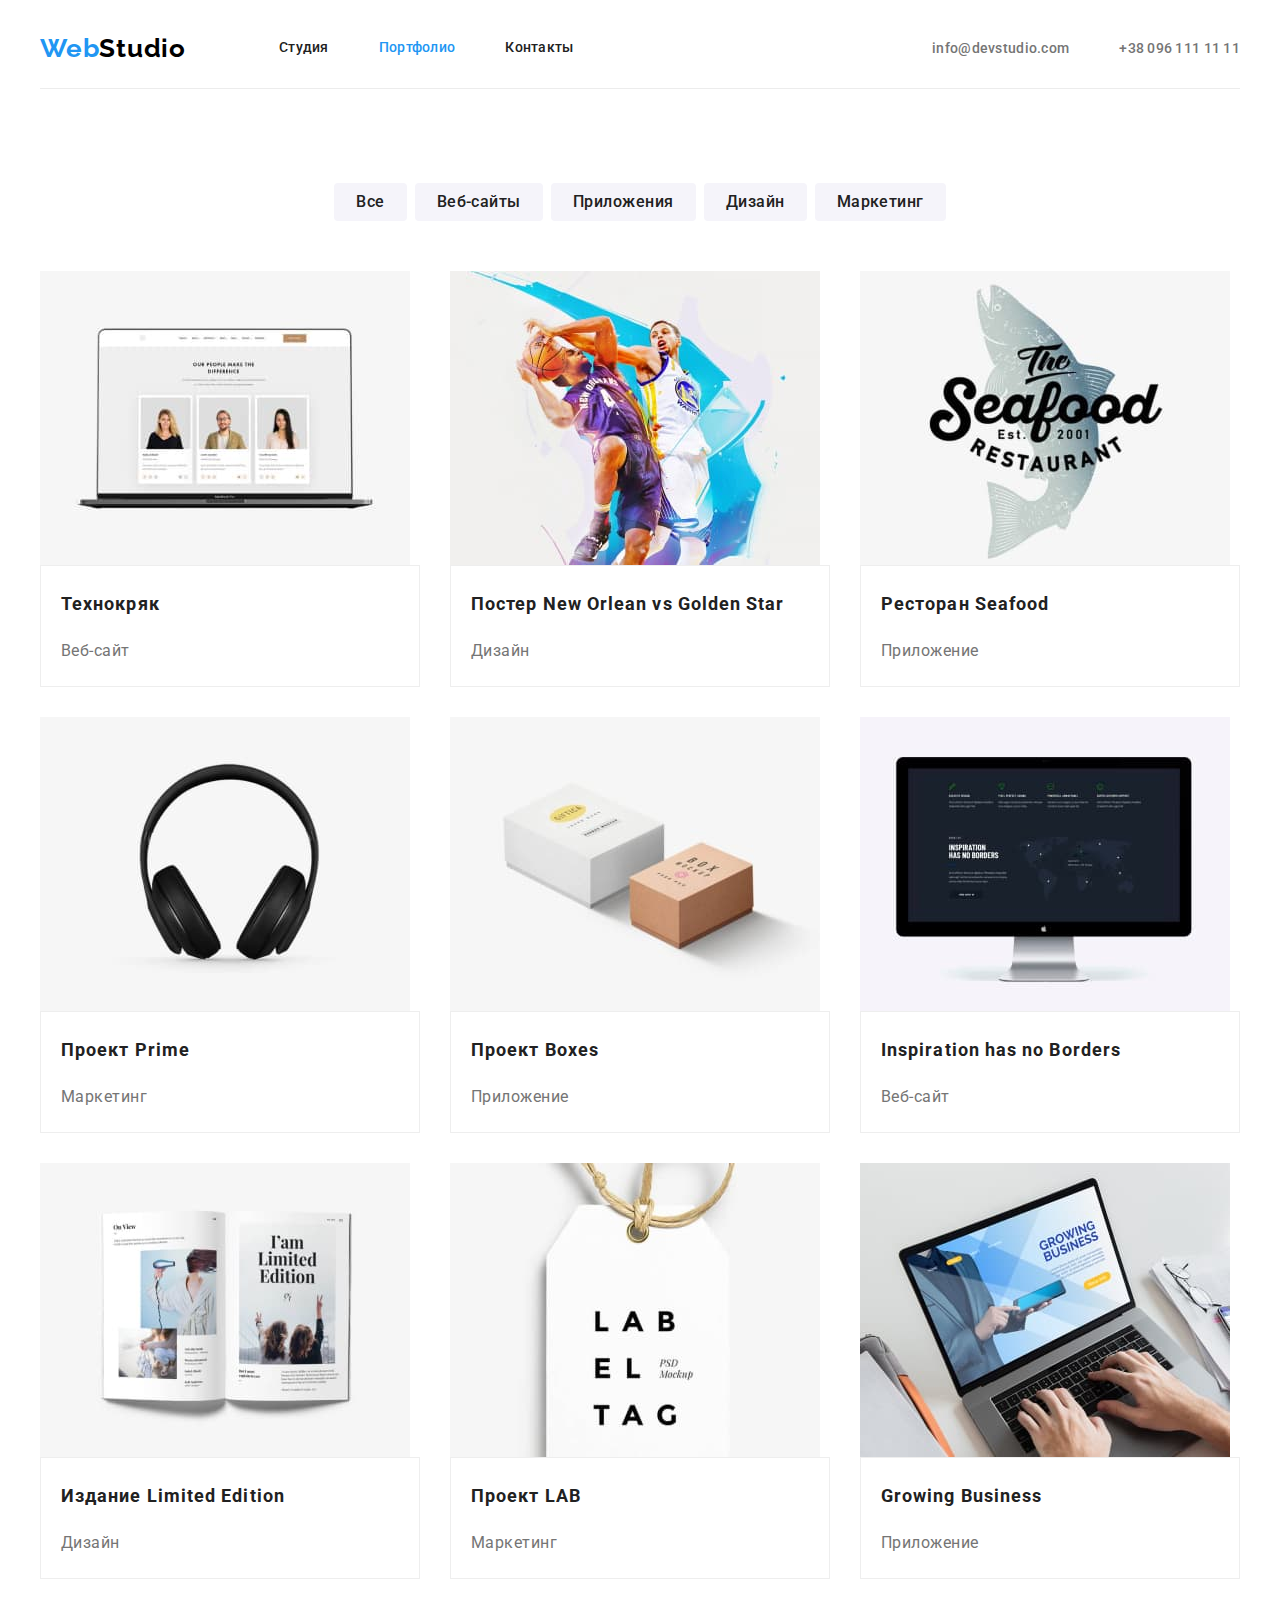
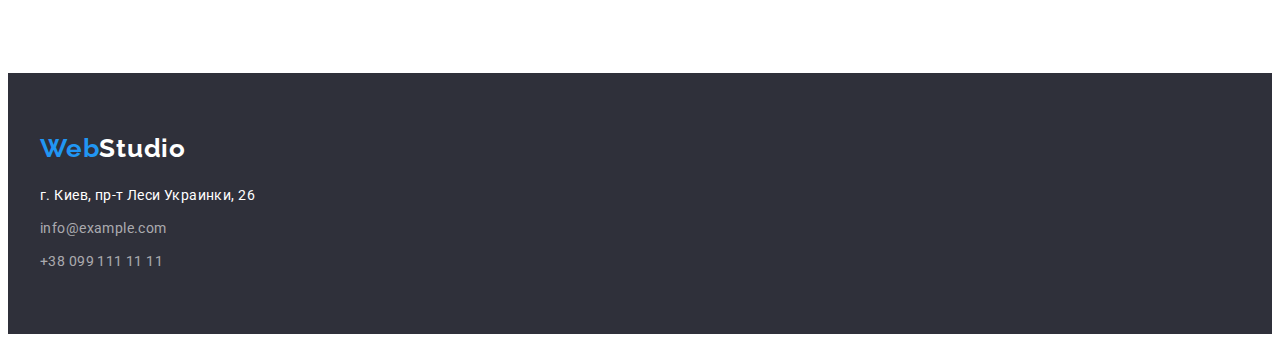
==== commit 45d583ec: "Виправляэ помилки в ДЗ 3" ====
--- a/portfolio.html
+++ b/portfolio.html
@@ -38,7 +38,6 @@
         <!-- Portfolio -->
         <section class="portfolio">
             <div class="portfolio-container">
-                <h1 class="portfolio-title">Портфолио</h1>
                 <!-- Filter -->
                 <ul class="portfolio-list">
                     <li class="portfolio-item"><button class="portfolio-btn" type="button">Все</button></li>
--- a/css/styles.css
+++ b/css/styles.css
@@ -14,13 +14,19 @@
     color: var(--main-text-color);
     background-color: var(--background-white);
 }
-
+img {
+    display: block; 
+    max-width: 100%; 
+    height: auto;
+}
+.header {
+    padding-left: 15px;
+    padding-right: 15px;
+}
 .header-container {
     display: flex;
     align-items: center;
     width: 1200px;
-    padding-left: 15px;
-    padding-right: 15px;
     margin-left: auto;
     margin-right: auto;
     border-bottom: 1px solid #ECECEC;
@@ -162,10 +168,12 @@
     border-radius: 4px;
 }
 /* Benefits */
+.benefits {
+    padding-left: 15px;
+    padding-right: 15px;
+}
 .benefits-conteiner{
     width: 1200px;
-    padding-left: 15px;
-    padding-right: 15px;
     padding-bottom: 94px;
     padding-top: 94px;
     margin-left: auto;
@@ -187,6 +195,7 @@
 .benefits-item {
     display: block;
     margin-right: 30px;
+    width: 270px;
     }
 .benefits-item:last-child{
     margin-right: 0;
@@ -215,10 +224,12 @@
     letter-spacing: 0.03em;
 }
 /* What we do */
+.works {
+    padding-left: 15px;
+    padding-right: 15px;
+}
 .work-contanier{
     width: 1200px;
-    padding-left: 15px;
-    padding-right: 15px;
     padding-bottom: 94px;
     margin-left: auto;
     margin-right: auto;
@@ -249,11 +260,11 @@
 /* Our team */
 .team {
     background-color: var(--background-gray);
+    padding-left: 15px;
+    padding-right: 15px;
 }
 .team-container{
     width: 1200px;
-    padding-left: 15px;
-    padding-right: 15px;
     padding-top: 94px;
     padding-bottom: 94px;
     margin-left: auto;
@@ -287,8 +298,12 @@
 .team-item:last-child{
     margin-right: 0;
 }
+.team-content {
+    padding-top: 30px;
+    padding-bottom: 30px;
+}
 .team-subtitle{
-    margin-top: 30Px;
+    margin-top: 0;
     margin-bottom: 10px;
     margin-left: auto;
     margin-right: auto;
@@ -301,7 +316,7 @@
 }
 .team-text{
     margin-top: 0;
-    margin-bottom: 30px;
+    margin-bottom: 0;
     text-align: center;
     font-weight: 400;
     font-size: 16px;
@@ -312,11 +327,11 @@
 /* Footer */
 .footer{
     background-color: var(--background-accent);
+    padding-left: 15px;
+    padding-right: 15px;
 }
 .footer-container {
     width: 1200px;
-    padding-left: 15px;
-    padding-right: 15px;
     padding-top: 60px;
     padding-bottom: 60px;
     margin-left: auto;
@@ -358,21 +373,16 @@
 }
 /* Portfolio */
 .portfolio {
+    padding-top: 94px;
     padding-bottom: 94px;
+    padding-left: 15px;
+    padding-right: 15px;
 }
 .portfolio-container{
     width: 1200px;
-    padding-left: 15px;
-    padding-right: 15px;
-    padding-top: 60px;
-    padding-bottom: 60px;
-    margin-left: auto;
-    margin-right: auto;
-}
-.portfolio-title{
-    visibility: hidden;
-    margin-top: 0;
-    margin-bottom: 0;
+    margin-left: auto;
+    margin-right: auto;
+    margin-bottom: 50px;
 }
 .portfolio-list{
     margin-top: 0;
@@ -414,7 +424,7 @@
 /* Examples */
 .examples-container{
     display: flex;
-    width: 1210px;
+    width: 1200px;
     padding-left: 15px;
     padding-right: 15px;
     /* padding-top: 60px;
@@ -432,7 +442,7 @@
     margin-left: -30px;
 }
 .examples-item{
-    flex-basis: calc(100%/4 - 30px);
+    flex-basis: calc(100% / 3 - 30px);
     background: var(--backgroun-white);
     margin-top: 30px;
     margin-left: 30px;
